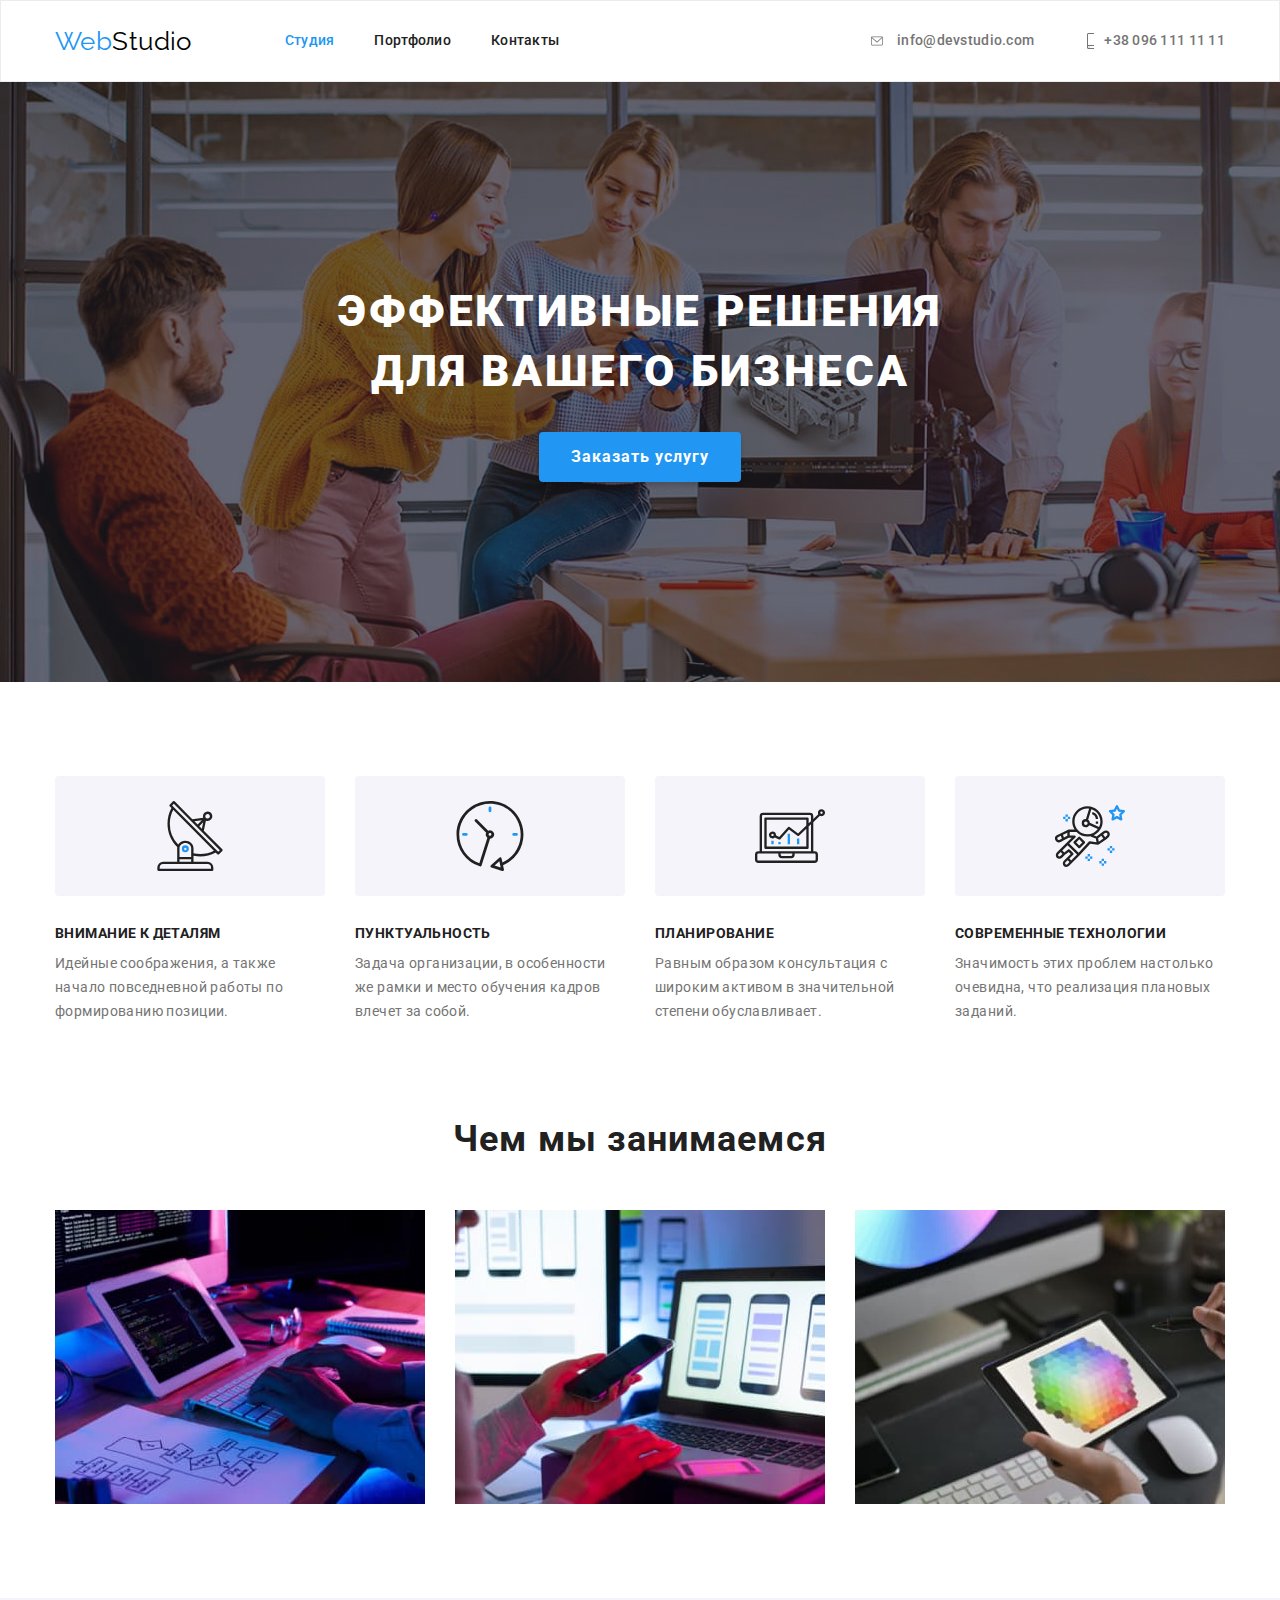
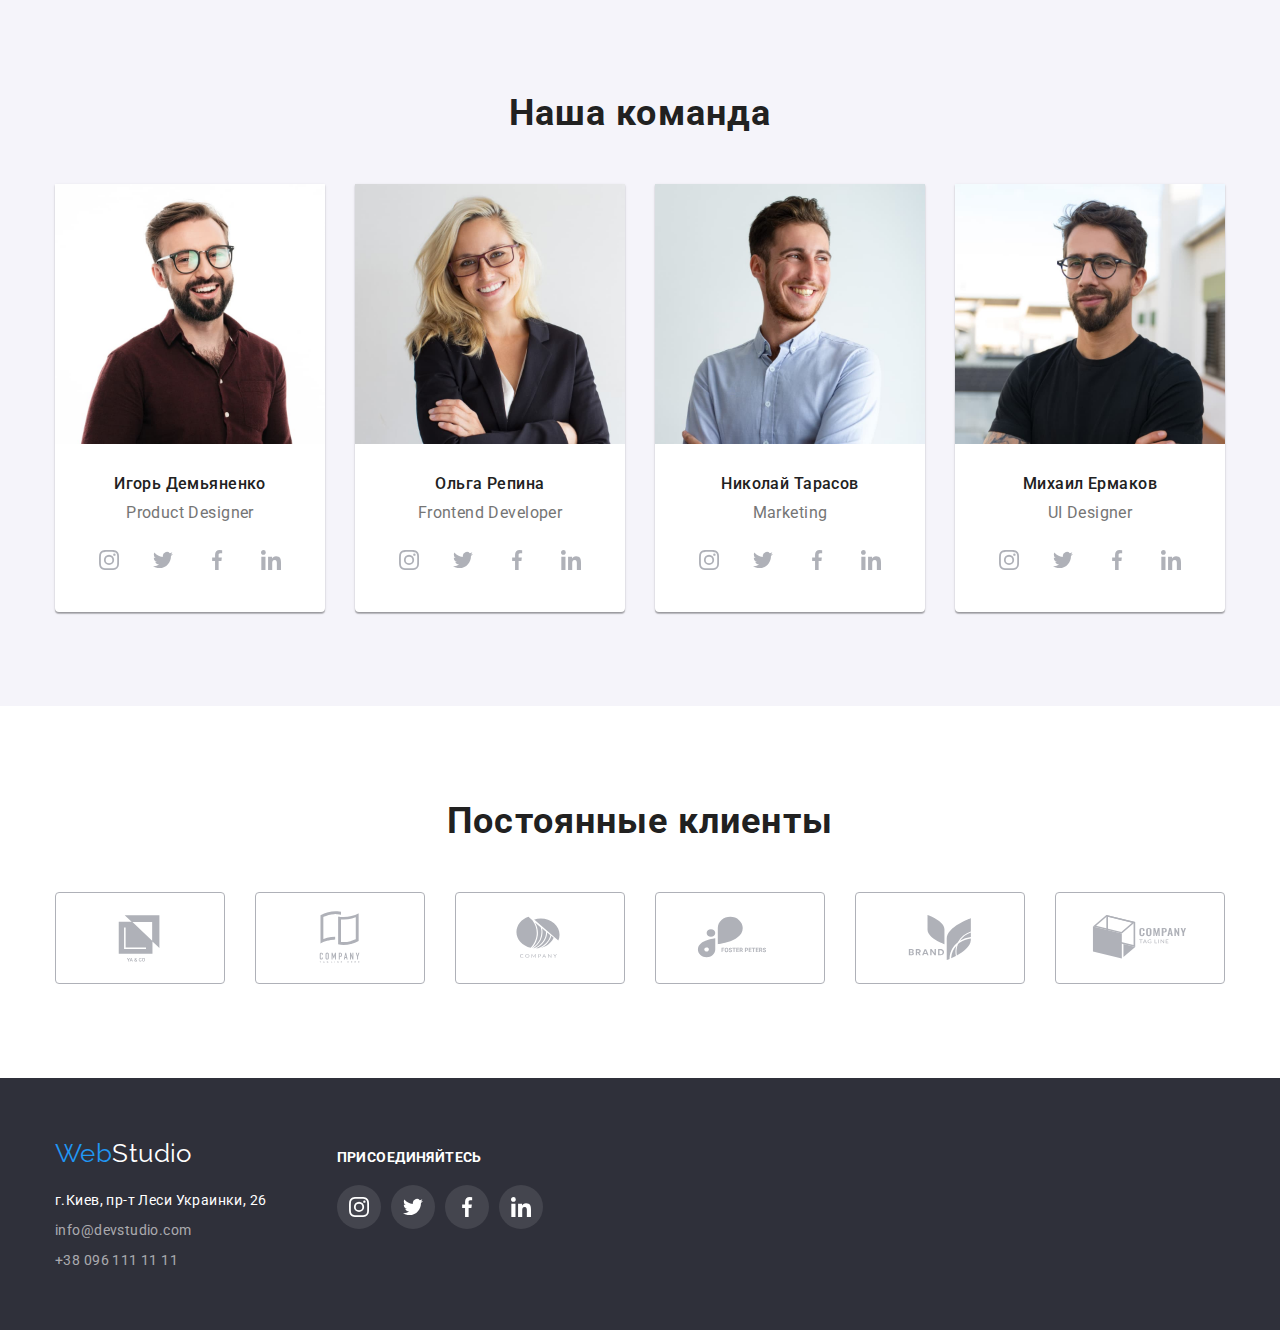
==== index.html @ a841be5d "Стилізація головної сторінки" ====
<!DOCTYPE html>
<html lang="ru">
	<head>
		<meta charset="UTF-8" />
		<meta http-equiv="X-UA-Compatible" content="IE=edge" />
		<meta name="viewport" content="width=device-width, initial-scale=1.0" />
		<title>Студия</title>
		<link
			href="https://fonts.googleapis.com/css2?family=Raleway:wght@700&family=Roboto:wght@400;500;700;900&display=swap"
			rel="stylesheet"
		/>
		<link
			rel="stylesheet"
			href="https://cdnjs.cloudflare.com/ajax/libs/modern-normalize/1.1.0/modern-normalize.min.css"
		/>
		<link rel="stylesheet" href="./css/styles.css" />
	</head>
	<body>
		<header class="page-header">
			<div class="container main-header">
				<a href="./index.html" class="logo"><span class="logo-accent">Web</span>Studio</a>
				</a>
				<div>
					<nav>
						<ul class="site-nav list">
							<li class="item"><a href="./index.html" class="link current">Студия</a></li>
							<li class="item"><a href="./portfolio.html" class="link">Портфолио</a></li>
							<li class="item"><a href="" class="link">Контакты</a></li>
						</ul>
					</nav>
				</div>
				<ul class="contacts list">
					<li class="item contacts"><a href="mailto:info@devstudio.com" class="link contacts psevdo">
						<svg class="link-icon" width="16px" height="12px">
							<use href="./images/icons.svg/symbol-defs.svg#icon-envelope"></use>
						</svg>
						info@devstudio.com</a></li>
					<li class="item contacts"><a href="tel:+380961111111" class="link contacts psevdo">
						<svg class="link-icon" width="10px" height="16px">
							<use href="./images/icons.svg/symbol-defs.svg#icon-smartphone"></use>
						</svg>
						+38 096 111 11 11</a></li>
				</ul>
			</div>
		</header>

		<main>
			<section class="hero">
				<div class="container">
					<h1 class="hero-title">
						Эффективные решения
						<br />
						для вашего бизнеса
					</h1>
					<button type="button" class="button primary">Заказать услугу</button>	
				</div>
			</section>

			<section class="section no-padding-button">
				<div class="container">
					<h2 class="visually-hidden">Преимущества</h2>
					<ul class="features list">
						<li class="features-item">
							<svg class="features-icon" width="70px" height="70px">
								<use href="./images/icons.svg/symbol-defs.svg#icon-antenna"></use>
							</svg>
							<h3 class="features-title">Внимание к деталям</h3>
							<p class="features-text">
								Идейные соображения, а также начало повседневной работы по формированию позиции.
							</p>
						</li>

						<li class="features-item">
							<svg class="features-icon" width="70px" height="70px">
								<use href="./images/icons.svg/symbol-defs.svg#icon-clock"></use>
							</svg>
							<h3 class="features-title">Пунктуальность</h3>
							<p class="features-text">
								Задача организации, в особенности же рамки и место обучения кадров влечет за собой.
							</p>
						</li>

						<li class="features-item">
							<svg class="features-icon" width="70px" height="70px">
								<use href="./images/icons.svg/symbol-defs.svg#icon-diagram"></use>
							</svg>
							<h3 class="features-title">Планирование</h3>
							<p class="features-text">
								Равным образом консультация с широким активом в значительной степени обуславливает.
							</p>
						</li>

						<li class="features-item">
							<svg class="features-icon" width="70px" height="70px">
								<use href="./images/icons.svg/symbol-defs.svg#icon-astronaut"></use>
							</svg>
							<h3 class="features-title">Современные технологии</h3>
							<p class="features-text">Значимость этих проблем настолько очевидна, что реализация плановых заданий.</p>
						</li>
					</ul>
				</div>
			</section>

			<section class="section">
				<div class="container">
					<h2 class="section-title">Чем мы занимаемся</h2>
					<ul class="activity list">
						<li class="item">
							<img src="./images/box-1.jpg" alt="Десктопные приложения" width="370" />
						</li>
						<li class="item">
							<img src="./images/box-2.jpg" alt="Мобильные приложения" width="370" />
						</li>
						<li class="item">
							<img src="./images/box-3.jpg" alt="Дизайнерские решения" width="370" />
						</li>
					</ul>
				</div>
			</section>

			<section class="section teams">
				<div class="container">
					<h2 class="section-title">Наша команда</h2>
					<ul class="team list">
						<li class="team-item">
							<img src="./images/img-1.jpg" alt="Игорь Демьяненко" width="270" />
							<div class="team-content">
								<h3 class="team-title">Игорь Демьяненко</h3>
								<p lang="en" class="team-position">Product Designer</p>
								<ul class="team-networks-list list">
									<li class="item"><a href="" class="team-networks-link"><svg width="20px" height="20px"><use href="./images/icons.svg/symbol-defs.svg#icon-instagram"></use></svg></a></li>
									<li class="item"><a href="" class="team-networks-link"><svg width="20px" height="20px"><use href="./images/icons.svg/symbol-defs.svg#icon-twitter"></use></svg></a></li>
									<li class="item"><a href="" class="team-networks-link"><svg width="20px" height="20px"><use href="./images/icons.svg/symbol-defs.svg#icon-facebook"></use></svg></a></li>
									<li class="item"><a href="" class="team-networks-link"><svg width="20px" height="20px"><use href="./images/icons.svg/symbol-defs.svg#icon-linkedin"></use></svg></a></li>
								</ul>
							</div>

						</li>
						<li class="team-item">
							<img src="./images/img-2.jpg" alt="Ольга Репина" width="270" />
							<div class="team-content">
								<h3 class="team-title">Ольга Репина</h3>
								<p lang="en" class="team-position">Frontend Developer</p>
								<ul class="team-networks-list list">
									<li class="item"><a href="" class="team-networks-link"><svg width="20px" height="20px"><use href="./images/icons.svg/symbol-defs.svg#icon-instagram"></use></svg></a></li>
									<li class="item"><a href="" class="team-networks-link"><svg width="20px" height="20px"><use href="./images/icons.svg/symbol-defs.svg#icon-twitter"></use></svg></a></li>
									<li class="item"><a href="" class="team-networks-link"><svg width="20px" height="20px"><use href="./images/icons.svg/symbol-defs.svg#icon-facebook"></use></svg></a></li>
									<li class="item"><a href="" class="team-networks-link"><svg width="20px" height="20px"><use href="./images/icons.svg/symbol-defs.svg#icon-linkedin"></use></svg></a></li>
								</ul>
							</div>
						</li>
						<li class="team-item">
							<img src="./images/img-3.jpg" alt="Николай Тарасов" width="270" />
							<div class="team-content">
								<h3 class="team-title">Николай Тарасов</h3>
								<p lang="en" class="team-position">Marketing</p>
								<ul class="team-networks-list list">
									<li class="item"><a href="" class="team-networks-link"><svg width="20px" height="20px"><use href="./images/icons.svg/symbol-defs.svg#icon-instagram"></use></svg></a></li>
									<li class="item"><a href="" class="team-networks-link"><svg width="20px" height="20px"><use href="./images/icons.svg/symbol-defs.svg#icon-twitter"></use></svg></a></li>
									<li class="item"><a href="" class="team-networks-link"><svg width="20px" height="20px"><use href="./images/icons.svg/symbol-defs.svg#icon-facebook"></use></svg></a></li>
									<li class="item"><a href="" class="team-networks-link"><svg width="20px" height="20px"><use href="./images/icons.svg/symbol-defs.svg#icon-linkedin"></use></svg></a></li>
								</ul>
							</div>
						</li>
						<li class="team-item">
							<img src="./images/img-4.jpg" alt="Михаил Ермаков" width="270" />
							<div class="team-content">
								<h3 class="team-title">Михаил Ермаков</h3>
								<p lang="en" class="team-position">UI Designer</p>
								<ul class="team-networks-list list">
									<li class="item"><a href="" class="team-networks-link"><svg width="20px" height="20px"><use href="./images/icons.svg/symbol-defs.svg#icon-instagram"></use></svg></a></li>
									<li class="item"><a href="" class="team-networks-link"><svg width="20px" height="20px"><use href="./images/icons.svg/symbol-defs.svg#icon-twitter"></use></svg></a></li>
									<li class="item"><a href="" class="team-networks-link"><svg width="20px" height="20px"><use href="./images/icons.svg/symbol-defs.svg#icon-facebook"></use></svg></a></li>
									<li class="item"><a href="" class="team-networks-link"><svg width="20px" height="20px"><use href="./images/icons.svg/symbol-defs.svg#icon-linkedin"></use></svg></a></li>
								</ul>
							</div>
						</li>
					</ul>
				</div>
			</section>

			<section class="section">
				<div class="container">
					<h2 class="section-title">Постоянные клиенты</h2>
					<ul class="clients list">
						<li class="item"><a href="" class="clients-link"><svg width="106" height="60px"><use href="./images/icons.svg/symbol-defs.svg#icon-logo-1"></use></svg></a></li>
						<li class="item"><a href="" class="clients-link"><svg width="106" height="60px"><use href="./images/icons.svg/symbol-defs.svg#icon-logo-2"></use></svg></a></li>
						<li class="item"><a href="" class="clients-link"><svg width="106" height="60px"><use href="./images/icons.svg/symbol-defs.svg#icon-logo-3"></use></svg></a></li>
						<li class="item"><a href="" class="clients-link"><svg width="106" height="60px"><use href="./images/icons.svg/symbol-defs.svg#icon-logo-4"></use></svg></a></li>
						<li class="item"><a href="" class="clients-link"><svg width="106" height="60px"><use href="./images/icons.svg/symbol-defs.svg#icon-logo-5"></use></svg></a></li>
						<li class="item"><a href="" class="clients-link"><svg width="106" height="60px"><use href="./images/icons.svg/symbol-defs.svg#icon-logo-6"></use></svg></a></li>
					</ul>
				</div> 
			</section>
		</main>

		<footer class="footer">
			<div class="container footer-content">
				<div class="">
					<a href="/index.html" class="logo"><span class="logo-accent">Web</span>Studio</a>
					<address class="address">
						<ul class="list">
							<li class="item">
								<a
									href="https://goo.gl/maps/6p5DjgwjbaoBaa989"
									target="_blank"
									rel="noopener noreferrer nofollow"
									class="location"
								>
									г.Киев, пр-т Леси Украинки, 26
								</a>
							</li>
							<li class="item"><a href="mailto:info@devstudio.com" class="contact">info@devstudio.com</a></li>
							<li class="item"><a href="tel:+380961111111" class="contact">+38 096 111 11 11</a></li>
						</ul>
					</address>
				</div>
			
				<div class="footer-social">
					<b class="social-title">присоединяйтесь</b>
					<ul class="social-list list">
						<li class="item"><a href="" class="social-link"><svg width="20px" height="20px"><use href="./images/icons.svg/symbol-defs.svg#icon-instagram"></use></svg></a></li>
						<li class="item"><a href="" class="social-link"><svg width="20px" height="20px"><use href="./images/icons.svg/symbol-defs.svg#icon-twitter"></use></svg></a></li>
						<li class="item"><a href="" class="social-link"><svg width="20px" height="20px"><use href="./images/icons.svg/symbol-defs.svg#icon-facebook"></use></svg></a></li>
						<li class="item"><a href="" class="social-link"><svg width="20px" height="20px"><use href="./images/icons.svg/symbol-defs.svg#icon-linkedin"></use></svg></a></li>
					</ul>
				</div>
			</div>

		</footer>
	</body>
</html>
---- css/styles.css ----
/* Основной - #757575 */
/* Вторичный - #212121 */
/* Белый - #ffffff */
/* Прозрачный - rgba(255, 255, 255, 0.6) */
/* Акцент -  #2196f3 */
/* Вторичный цвет фона Герой - #2F303A */
/* Вторичный цвет фона команды- #F5F4FA */

:root {
	--primary-text-color: #757575;
	--white-color: #ffffff;
	--black-color: #000000;
	--title-text-color: #212121;
	--accent-color: #2196f3;
	--second-accent-color: #188ce8;
	--address-contact-color: rgba(255, 255, 255, 0.6);
	--second-bg-color: #2f303a;
	--third-bg-color: #f5f4fa;
	--border-color: #ececec;
	--border-second-color: #eeeeee;
	--icon-color: #afb1b8;
	--card-set-gap: 30px;
	--card-shadow: 0px 1px 1px rgba(0, 0, 0, 0.12), 0px 4px 4px rgba(0, 0, 0, 0.06), 1px 4px 6px rgba(0, 0, 0, 0.16);
	--team-list-item-shadow: 0px 1px 3px rgba(0, 0, 0, 0.12), 0px 1px 1px rgba(0, 0, 0, 0.14),
		0px 2px 1px rgba(0, 0, 0, 0.2);
}

/* ---------------------------------------BODY------------------------------------------- */
body {
	font-family: Roboto, sans-serif;
	font-style: normal;
	font-size: 14px;
	letter-spacing: 0.03em;
	background-color: var(--white-color);
	color: var(--primary-text-color);
}

.visually-hidden {
	position: absolute;
	width: 1px;
	height: 1px;
	margin: -1px;
	border: 0;
	padding: 0;

	white-space: nowrap;
	clip-path: inset(100%);
	clip: rect(0 0 0 0);
	overflow: hidden;
}

.list {
	list-style: none;
}

h1,
h2,
h3,
p,
ul {
	padding: 0;
	margin: 0;
}

img {
	display: block;
	max-width: 100%;
	height: auto;
	margin: 0;
}

/* .link {
	text-decoration: none;
} */

.container {
	width: 1200px;
	padding-left: 15px;
	padding-right: 15px;
	margin-left: auto;
	margin-right: auto;

	/* outline: 2px solid tomato; */
}

/* ---------------------------------------HEADER------------------------------------------- */

.page-header {
	border: 1px solid var(--border-color);
}

.main-header {
	display: flex;
	align-items: center;
}

.logo {
	color: var(--black-color);

	font-family: Raleway, cursive;
	text-decoration: none;
	font-size: 26px;
	line-height: 1.19;
}
.logo-accent {
	color: var(--accent-color);
}

.site-nav {
	display: flex;
	margin-left: 93px;
}

.site-nav .link {
	display: block;
	padding-top: 32px;
	padding-bottom: 32px;

	color: var(--title-text-color);
	font-weight: 500;
	line-height: 1.14;
	letter-spacing: 0.02em;
	text-decoration: none;
}

.site-nav .item:not(:last-child) {
	margin-right: 40px;
}

.site-nav .link:hover,
.site-nav .link:focus,
.contacts .link:hover,
.contacts .link:focus,
.address .location:hover,
.address .location:focus,
.address .contact:hover,
.address .contact:focus {
	color: var(--accent-color);
}

.site-nav .link.current,
.contacts .link.current {
	color: var(--accent-color);
}

.contacts.psevdo {
	/* padding-top: 32px;
	padding-bottom: 32px; */

	color: var(--primary-text-color);
	text-decoration: none;
	font-weight: 500;
	line-height: 1.14;
	letter-spacing: 0.02em;
}

.contacts.list {
	display: flex;
	margin-left: auto;

	flex-wrap: nowrap;
	width: fit-content;
}

.contacts.link {
	display: flex;
	padding: 0;
	align-items: center;
}

.item.contacts .link-icon {
	margin-right: 10px;
	fill: currentColor;
}

/* .contacts > .item:not(:last-child) {
	margin-right: 30px;
} */
.contacts .item + .item {
	margin-left: 50px;
}

/* ---------------------------------------HERO------------------------------------------- */
.hero {
	max-width: 1600px;
	height: 600px;
	padding-top: 200px;
	padding-bottom: 200px;
	margin-left: auto;
	margin-right: auto;
	background-image: linear-gradient(to right, rgba(47, 48, 58, 0.4), rgba(47, 48, 58, 0.4)), url(../images/img.jpg);

	text-align: center;
	background-color: var(--second-bg-color);
}

.hero-title {
	margin-bottom: 30px;

	color: var(--white-color);
	font-weight: 900;
	font-size: 44px;
	line-height: 1.36;
	letter-spacing: 0.06em;
	text-transform: uppercase;
}

/* ---------------------------------------BATTON------------------------------------------- */
.button {
	display: inline-block;

	font-family: inherit;
	cursor: pointer;
	border-radius: 4px;
	text-align: center;
}

.hero .button {
	padding: 10px 32px;
	height: 50px;
	border: 0px;
	margin: 0px;
	/* min-width: 200px; */

	font-weight: 700;
	font-size: 16px;
	line-height: 1.87;
	letter-spacing: 0.06em;
	box-shadow: 0px 4px 4px rgba(0, 0, 0, 0.15);
}
.button.primary {
	color: var(--white-color);
	background-color: var(--accent-color);
}

.hero-button .primary:hover,
.hero-button .primary:focus {
	background-color: var(--second-accent-color);
}

.button.secondary {
	color: var(--title-text-color);
	background-color: var(--third-bg-color);
}
.button.secondary:hover,
.button.secondary:focus {
	background-color: var(--accent-color);
	color: var(--white-color);
}

.filter {
	display: flex;
	justify-content: center;
	margin-bottom: 50px;
}

.filter .button {
	padding: 6px 22px;
	border: 0;

	font-weight: 500;
	font-size: 16px;
	line-height: 1.62;
	letter-spacing: 0.03em;
}

.filter .item + .item {
	margin-left: 8px;
}

/* ---------------------------------------SECTION------------------------------------------- */
.section {
	padding-top: 94px;
	padding-bottom: 94px;
}

.section.no-padding-button {
	padding-top: 94px;
	padding-bottom: 0;
}

.section-title {
	margin-bottom: 50px;

	color: var(--title-text-color);
	font-weight: 700;
	font-size: 36px;
	line-height: 1.17;
	text-align: center;
	letter-spacing: 0.03em;
}

/* ---------------------------------------FEATURES------------------------------------------- */
.features {
	display: flex;
}
.features .features-item + .features-item {
	margin-left: 30px;
}

.features-icon {
	width: 270px;
	height: 120px;
	padding: 25px 100px;
	display: block;
	background-position: center;
	background-color: var(--third-bg-color);
	border-radius: 4px;
	margin-bottom: 30px;
}

/* .features-item::before {
	display: block;
	content: "";
	height: 120px;
	background-size: contain;
	background-repeat: no-repeat;
	background-position: center;
	background-color: var(--third-bg-color);
	border-radius: 4px;
	margin-bottom: 30px;
} */

/* .icon-antenna::before {
	background-image: url(../images/icons.svg/antenna.svg);
}
.icon-clock::before {
	background-image: url(../images/icons.svg/clock.svg);
}
.icon-diagram::before {
	background-image: url(../images/icons.svg/diagram.svg);
}
.icon-astronaut::before {
	background-image: url(../images/icons.svg/astronaut.svg);
} */

.features .features-title {
	margin-bottom: 10px;

	color: var(--title-text-color);
	font-weight: 700;
	font-size: 14px;
	line-height: 1.14;
	text-transform: uppercase;
}

.features .features-text {
	line-height: 1.71;
}

.activity {
	display: flex;
}

.activity .item + .item {
	margin-left: 30px;
}

/* ---------------------------------------TEAM------------------------------------------- */
.teams {
	background-color: var(--third-bg-color);
	text-align: center;
}

.team .team-title {
	margin-bottom: 10px;

	color: var(--title-text-color);
	font-weight: 500;
	font-size: 16px;
	line-height: 1.19;
}

.team .team-position {
	font-size: 16px;
	line-height: 1.19;
	margin-bottom: 16px;
}

.team-content {
	padding-top: 30px;
	padding-bottom: 30px;
}

.team {
	display: flex;
}

.team .team-item + .team-item {
	margin-left: 30px;
}

.team-networks-list {
	display: flex;
	justify-content: center;
}

.team-networks-link {
	padding: 12px;
	width: 44px;
	height: 44px;
	border-radius: 50%;
	cursor: pointer;
	display: block;

	color: var(--icon-color);
	fill: currentColor;
}
.team-networks-list .item:not(:last-child) {
	margin-right: 10px;
}
.team-networks-link:hover,
.team-networks-link:focus {
	background-color: var(--accent-color);
	fill: var(--white-color);
}

.team .team-item {
	background-color: var(--white-color);
	box-shadow: var(--team-list-item-shadow);
	border-radius: 0px 0px 4px 4px;
}

/* ---------------------------------------CLIENTS------------------------------------------- */
.clients {
	display: flex;
}

.clients-link {
	display: flex;
	justify-content: center;
	align-items: center;
	width: 170px;
	height: 92px;
	border: 1px solid var(--icon-color);
	border-radius: 4px;
	cursor: pointer;
	color: var(--icon-color);
	fill: currentColor;
}
.clients .item:not(:last-child) {
	margin-right: 30px;
}
.clients-link:hover,
.clients-link:focus {
	border-color: var(--accent-color);
	fill: var(--accent-color);
}

/* ---------------------------------------FOOTER------------------------------------------- */
.footer {
	padding-top: 60px;
	padding-bottom: 60px;

	background-color: var(--second-bg-color);
}

.footer-content {
	display: flex;
	align-items: baseline;
}

.footer .logo {
	color: var(--white-color);
}
/* .footer-logo {
	margin-bottom: 20px;
} */

.address .location,
.address .contact {
	color: var(--white-color);
	text-decoration: none;
	font-style: normal;
	line-height: 1.71;
}

.address .contact {
	color: var(--address-contact-color);
}

.address .item {
	height: 21px;
	margin-bottom: 9px;
}
.address .item:first-child {
	margin-top: 20px;
}
.address .item:last-child {
	margin-bottom: 0px;
}

.social-title {
	/* margin-bottom: 20px; */
	font-weight: 700;
	font-size: 14px;
	line-height: 1.14px;
	letter-spacing: 0.03em;
	text-transform: uppercase;
	color: var(--white-color);
}

.footer-social {
	margin-left: 70px;
}

.social-list {
	display: flex;
	justify-content: center;
}
.social-link {
	margin-top: 20px;
	padding: 12px;
	width: 44px;
	height: 44px;
	border-radius: 50%;
	display: block;
	cursor: pointer;
	color: var(--white-color);
	fill: currentColor;
	background-color: rgba(255, 255, 255, 0.1);
}

.social-link:hover,
.social-link:focus {
	background-color: var(--accent-color);
}

.social-list .item:not(:last-child) {
	margin-right: 10px;
}

/* ---------------------------------------PORTFOLIO------------------------------------------- */

.portfolio {
	display: flex;
	flex-wrap: wrap;

	margin-left: calc(-1 * var(--card-set-gap));
	margin-top: calc(-1 * var(--card-set-gap));
}

.portfolio .portfolio-link {
	text-decoration: none;
	color: inherit;
	display: block;
}

.portfolio .portfolio-item {
	flex-basis: calc(100% / 3 - var(--card-set-gap));
	margin-left: 30px;
	margin-top: 30px;
}

.portfolio-link:hover,
.portfolio-link:focus {
	box-shadow: var(--card-shadow);
}

.portfolio-content {
	padding: 20px 24px;
	border: 1px solid var(--border-second-color);
	border-top: none;
}

.portfolio .portfolio-title {
	margin-bottom: 4px;

	color: var(--title-text-color);
	font-weight: 700;
	font-size: 18px;
	line-height: 2;
	letter-spacing: 0.06em;
}
.portfolio .portfolio-text {
	font-size: 16px;
	line-height: 1.87;
}

/* .portfolio .item:nth-child(3n) {
	margin-right: 0;
}

.portfolio .item:nth-last-child(-n + 3) {
	margin-bottom: 0;
} */
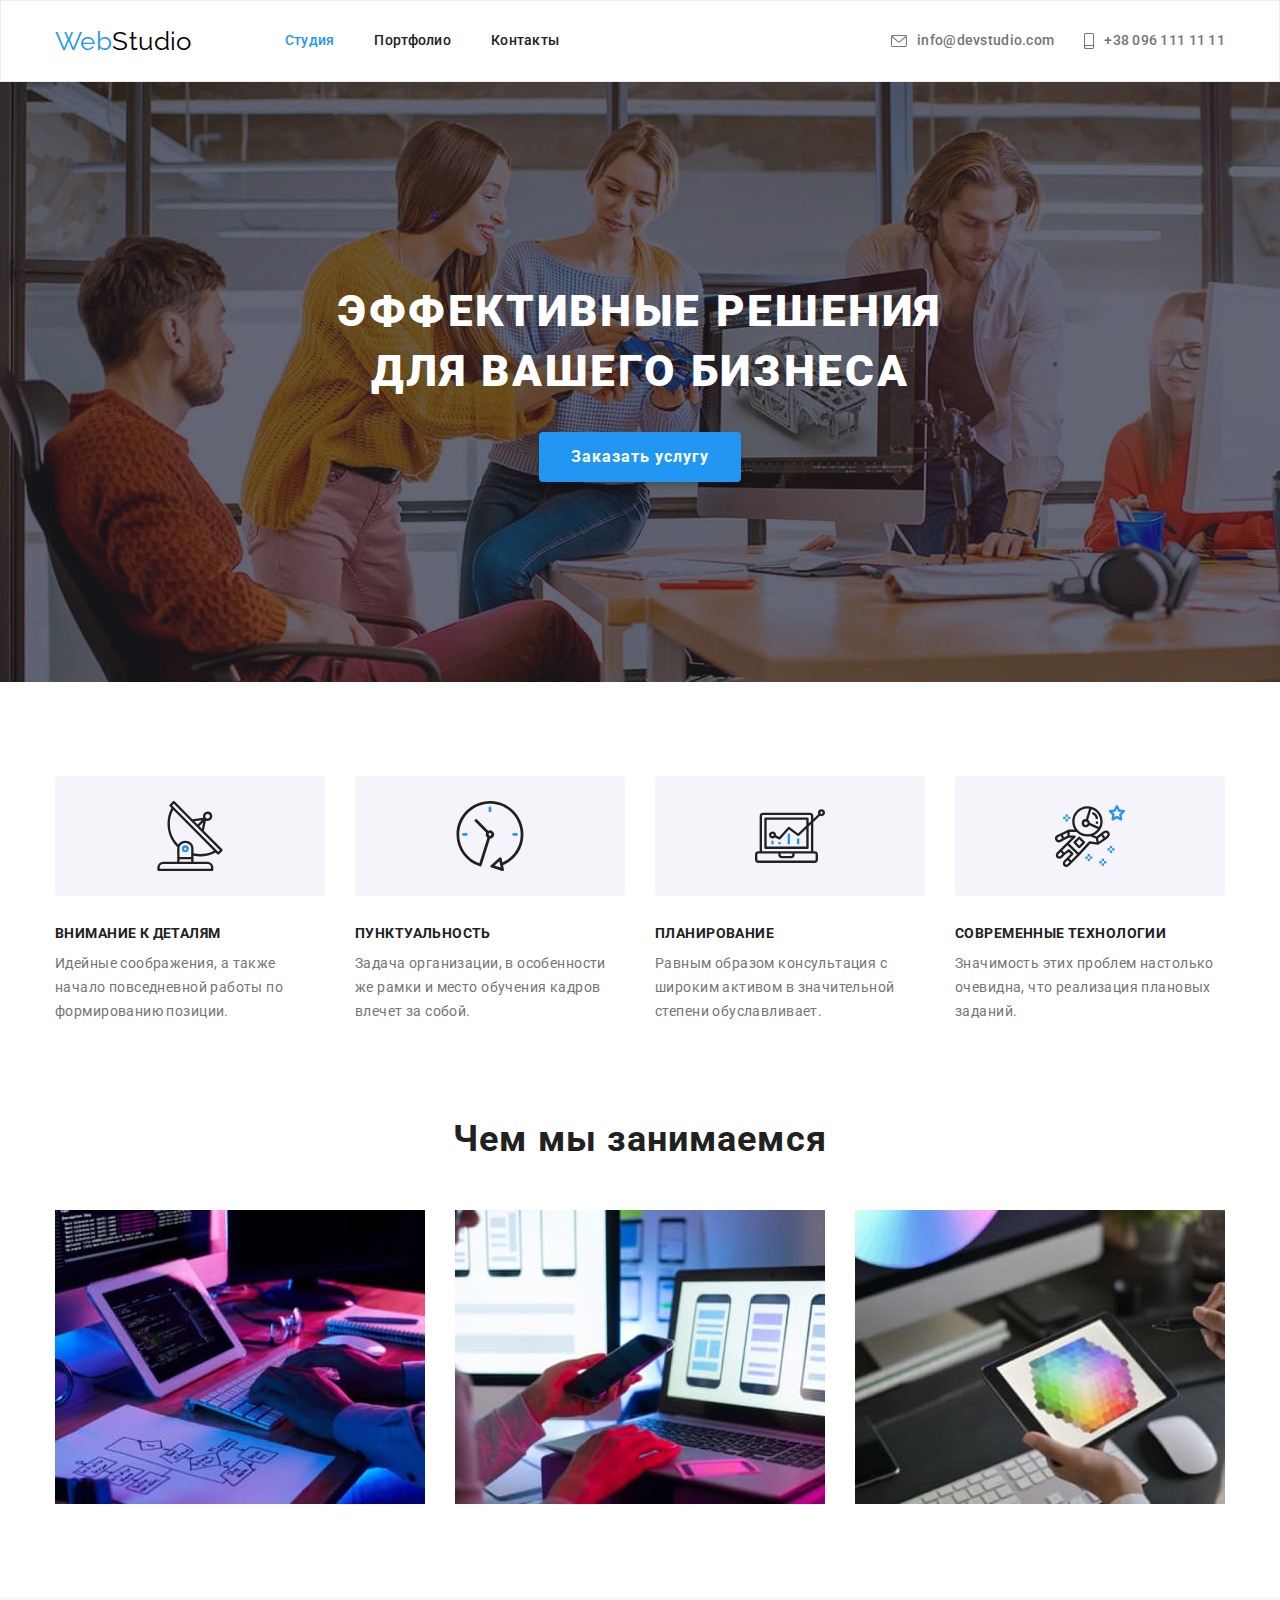
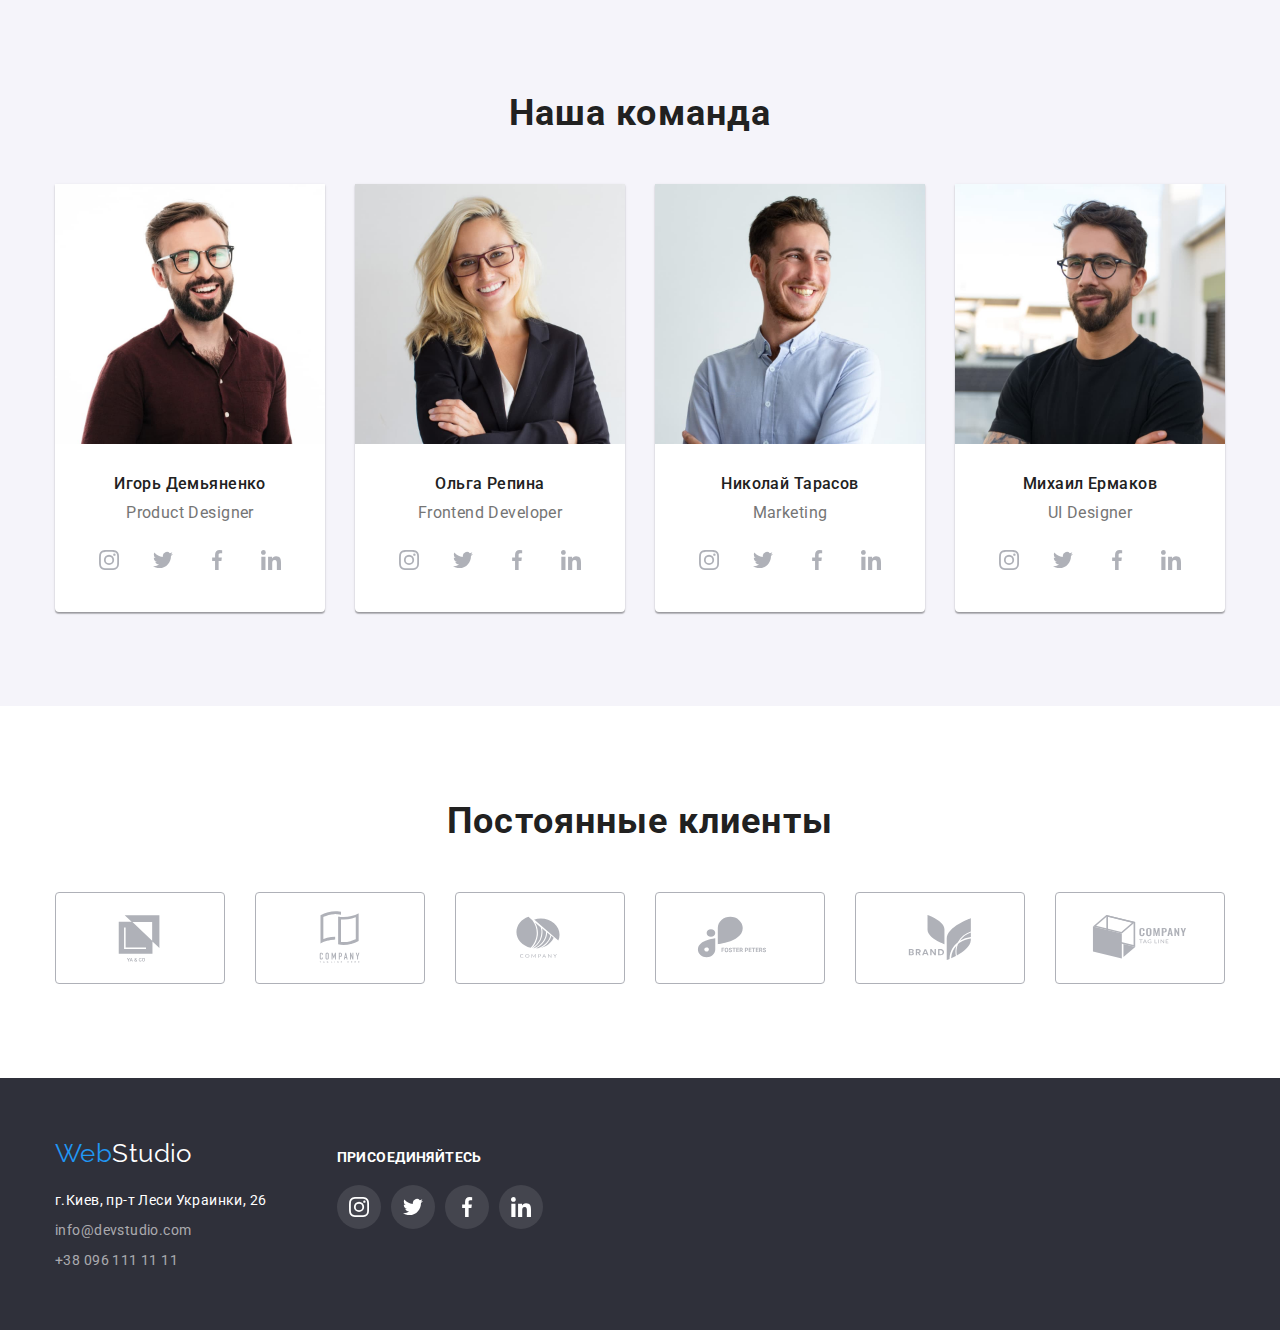
==== commit bf71d2ea: "Стилізація сторінки портфоліо" ====
--- a/index.html
+++ b/index.html
@@ -30,12 +30,12 @@
 					</nav>
 				</div>
 				<ul class="contacts list">
-					<li class="item contacts"><a href="mailto:info@devstudio.com" class="link contacts psevdo">
+					<li class="item contacts"><a href="mailto:info@devstudio.com" class="link contacts text">
 						<svg class="link-icon" width="16px" height="12px">
 							<use href="./images/icons.svg/symbol-defs.svg#icon-envelope"></use>
 						</svg>
 						info@devstudio.com</a></li>
-					<li class="item contacts"><a href="tel:+380961111111" class="link contacts psevdo">
+					<li class="item contacts"><a href="tel:+380961111111" class="link contacts text">
 						<svg class="link-icon" width="10px" height="16px">
 							<use href="./images/icons.svg/symbol-defs.svg#icon-smartphone"></use>
 						</svg>
@@ -226,7 +226,6 @@
 					</ul>
 				</div>
 			</div>
-
 		</footer>
 	</body>
 </html>
--- a/css/styles.css
+++ b/css/styles.css
@@ -143,10 +143,7 @@
 	color: var(--accent-color);
 }
 
-.contacts.psevdo {
-	/* padding-top: 32px;
-	padding-bottom: 32px; */
-
+.contacts.text {
 	color: var(--primary-text-color);
 	text-decoration: none;
 	font-weight: 500;
@@ -157,7 +154,6 @@
 .contacts.list {
 	display: flex;
 	margin-left: auto;
-
 	flex-wrap: nowrap;
 	width: fit-content;
 }
@@ -173,11 +169,8 @@
 	fill: currentColor;
 }
 
-/* .contacts > .item:not(:last-child) {
+.contacts > .item:not(:last-child) {
 	margin-right: 30px;
-} */
-.contacts .item + .item {
-	margin-left: 50px;
 }
 
 /* ---------------------------------------HERO------------------------------------------- */
@@ -246,6 +239,7 @@
 .button.secondary:focus {
 	background-color: var(--accent-color);
 	color: var(--white-color);
+	box-shadow: var(--card-shadow);
 }
 
 .filter {
@@ -463,9 +457,6 @@
 .footer .logo {
 	color: var(--white-color);
 }
-/* .footer-logo {
-	margin-bottom: 20px;
-} */
 
 .address .location,
 .address .contact {
@@ -508,6 +499,7 @@
 	display: flex;
 	justify-content: center;
 }
+
 .social-link {
 	margin-top: 20px;
 	padding: 12px;
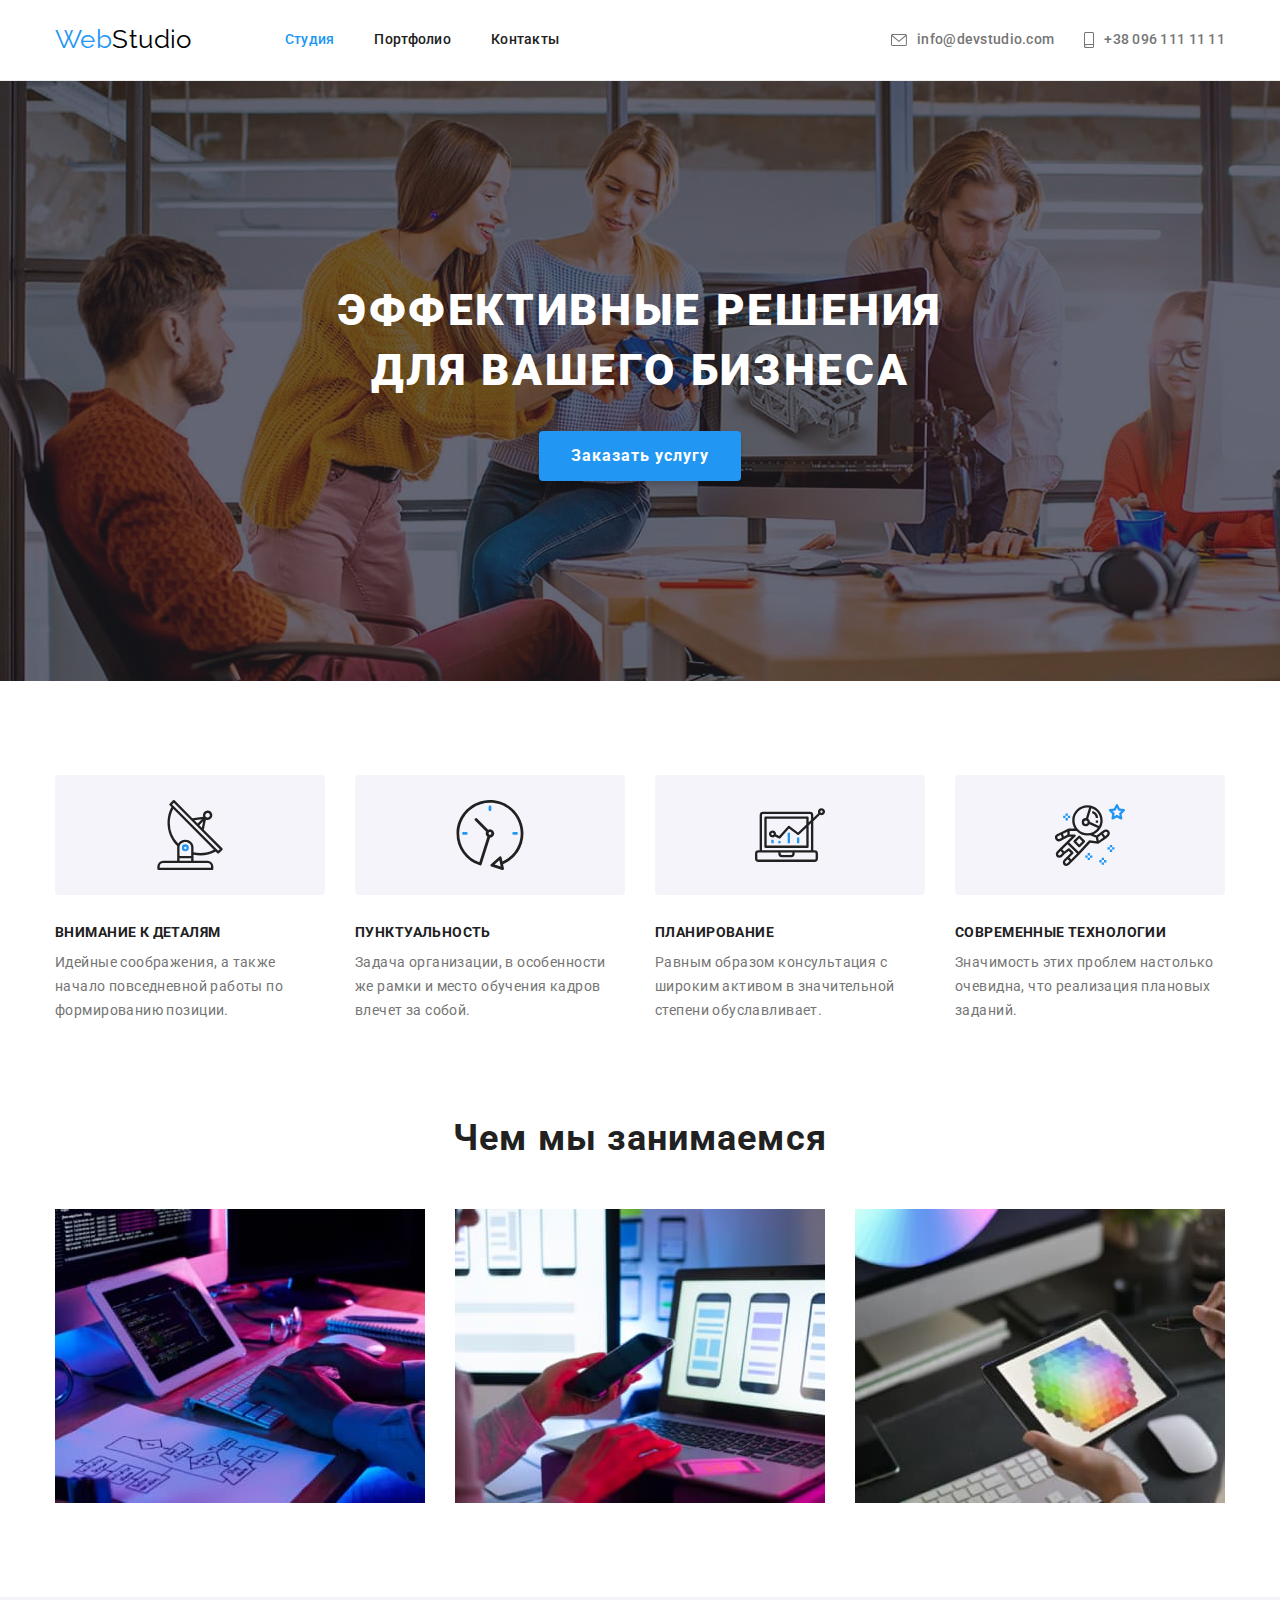
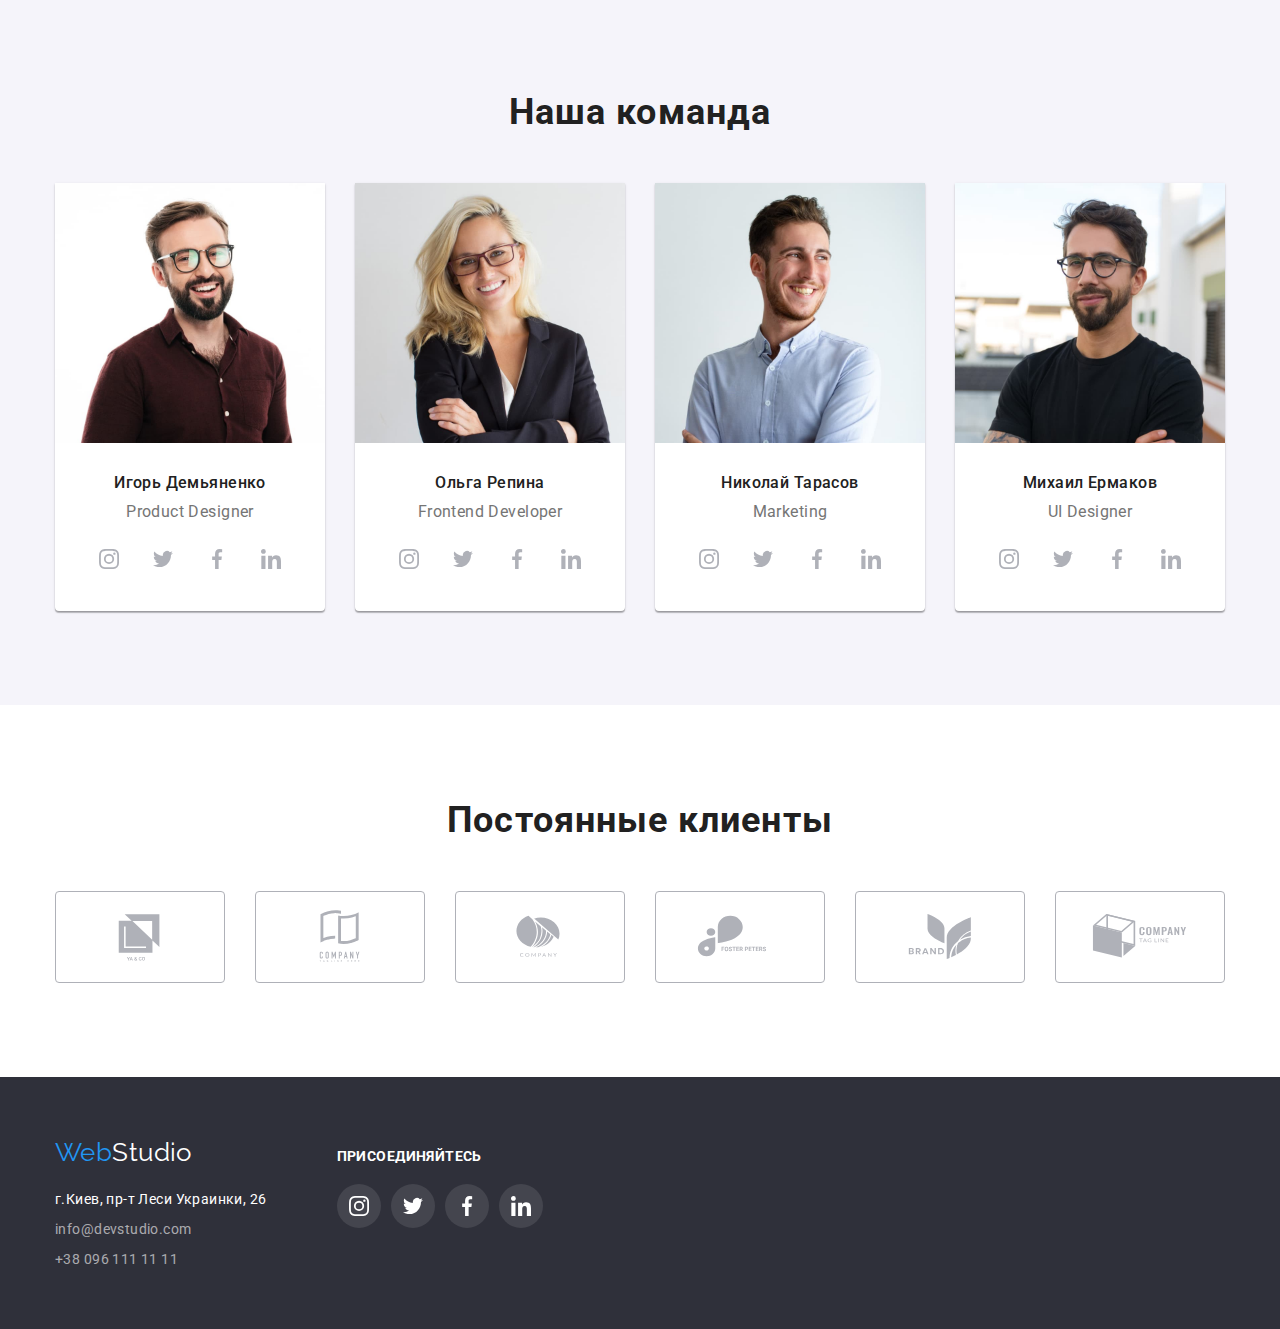
==== commit eb2b770f: "Виправляє відступи та стилізацію" ====
--- a/index.html
+++ b/index.html
@@ -56,7 +56,7 @@
 				</div>
 			</section>
 
-			<section class="section no-padding-button">
+			<section class="section">
 				<div class="container">
 					<h2 class="visually-hidden">Преимущества</h2>
 					<ul class="features list">
@@ -101,7 +101,7 @@
 				</div>
 			</section>
 
-			<section class="section">
+			<section class="section no-padding-top">
 				<div class="container">
 					<h2 class="section-title">Чем мы занимаемся</h2>
 					<ul class="activity list">
--- a/css/styles.css
+++ b/css/styles.css
@@ -86,7 +86,7 @@
 /* ---------------------------------------HEADER------------------------------------------- */
 
 .page-header {
-	border: 1px solid var(--border-color);
+	border-bottom: 1px solid var(--border-color);
 }
 
 .main-header {
@@ -95,12 +95,14 @@
 }
 
 .logo {
-	color: var(--black-color);
+	padding-top: 24px;
+	padding-bottom: 25px;
 
 	font-family: Raleway, cursive;
 	text-decoration: none;
 	font-size: 26px;
 	line-height: 1.19;
+	color: var(--black-color);
 }
 .logo-accent {
 	color: var(--accent-color);
@@ -116,11 +118,11 @@
 	padding-top: 32px;
 	padding-bottom: 32px;
 
-	color: var(--title-text-color);
 	font-weight: 500;
 	line-height: 1.14;
 	letter-spacing: 0.02em;
 	text-decoration: none;
+	color: var(--title-text-color);
 }
 
 .site-nav .item:not(:last-child) {
@@ -144,11 +146,11 @@
 }
 
 .contacts.text {
-	color: var(--primary-text-color);
 	text-decoration: none;
 	font-weight: 500;
 	line-height: 1.14;
 	letter-spacing: 0.02em;
+	color: var(--primary-text-color);
 }
 
 .contacts.list {
@@ -159,8 +161,9 @@
 }
 
 .contacts.link {
-	display: flex;
-	padding: 0;
+	padding-top: 32px;
+	padding-bottom: 32px;
+	display: flex;
 	align-items: center;
 }
 
@@ -268,20 +271,20 @@
 	padding-bottom: 94px;
 }
 
-.section.no-padding-button {
-	padding-top: 94px;
-	padding-bottom: 0;
+.section.no-padding-top {
+	padding-top: 0px;
+	padding-bottom: 94px;
 }
 
 .section-title {
 	margin-bottom: 50px;
 
-	color: var(--title-text-color);
 	font-weight: 700;
 	font-size: 36px;
 	line-height: 1.17;
 	text-align: center;
 	letter-spacing: 0.03em;
+	color: var(--title-text-color);
 }
 
 /* ---------------------------------------FEATURES------------------------------------------- */
@@ -331,11 +334,11 @@
 .features .features-title {
 	margin-bottom: 10px;
 
-	color: var(--title-text-color);
 	font-weight: 700;
 	font-size: 14px;
 	line-height: 1.14;
 	text-transform: uppercase;
+	color: var(--title-text-color);
 }
 
 .features .features-text {
@@ -352,17 +355,18 @@
 
 /* ---------------------------------------TEAM------------------------------------------- */
 .teams {
+	text-align: center;
+
 	background-color: var(--third-bg-color);
-	text-align: center;
 }
 
 .team .team-title {
 	margin-bottom: 10px;
 
-	color: var(--title-text-color);
 	font-weight: 500;
 	font-size: 16px;
 	line-height: 1.19;
+	color: var(--title-text-color);
 }
 
 .team .team-position {
@@ -390,12 +394,16 @@
 }
 
 .team-networks-link {
-	padding: 12px;
+	/* padding: 12px; */
 	width: 44px;
 	height: 44px;
 	border-radius: 50%;
 	cursor: pointer;
 	display: block;
+
+	display: flex;
+	justify-content: center;
+	align-items: center;
 
 	color: var(--icon-color);
 	fill: currentColor;
@@ -429,6 +437,7 @@
 	border: 1px solid var(--icon-color);
 	border-radius: 4px;
 	cursor: pointer;
+	outline: transparent;
 	color: var(--icon-color);
 	fill: currentColor;
 }
@@ -460,10 +469,10 @@
 
 .address .location,
 .address .contact {
-	color: var(--white-color);
 	text-decoration: none;
 	font-style: normal;
 	line-height: 1.71;
+	color: var(--white-color);
 }
 
 .address .contact {
@@ -474,9 +483,13 @@
 	height: 21px;
 	margin-bottom: 9px;
 }
-.address .item:first-child {
+
+.address {
 	margin-top: 20px;
 }
+/* .address .item:first-child {
+	margin-top: 20px;
+} */
 .address .item:last-child {
 	margin-bottom: 0px;
 }
@@ -498,16 +511,21 @@
 .social-list {
 	display: flex;
 	justify-content: center;
+	margin-top: 20px;
 }
 
 .social-link {
-	margin-top: 20px;
-	padding: 12px;
+	/* padding: 12px; */
 	width: 44px;
 	height: 44px;
 	border-radius: 50%;
-	display: block;
 	cursor: pointer;
+	display: block;
+
+	display: flex;
+	justify-content: center;
+	align-items: center;
+
 	color: var(--white-color);
 	fill: currentColor;
 	background-color: rgba(255, 255, 255, 0.1);
